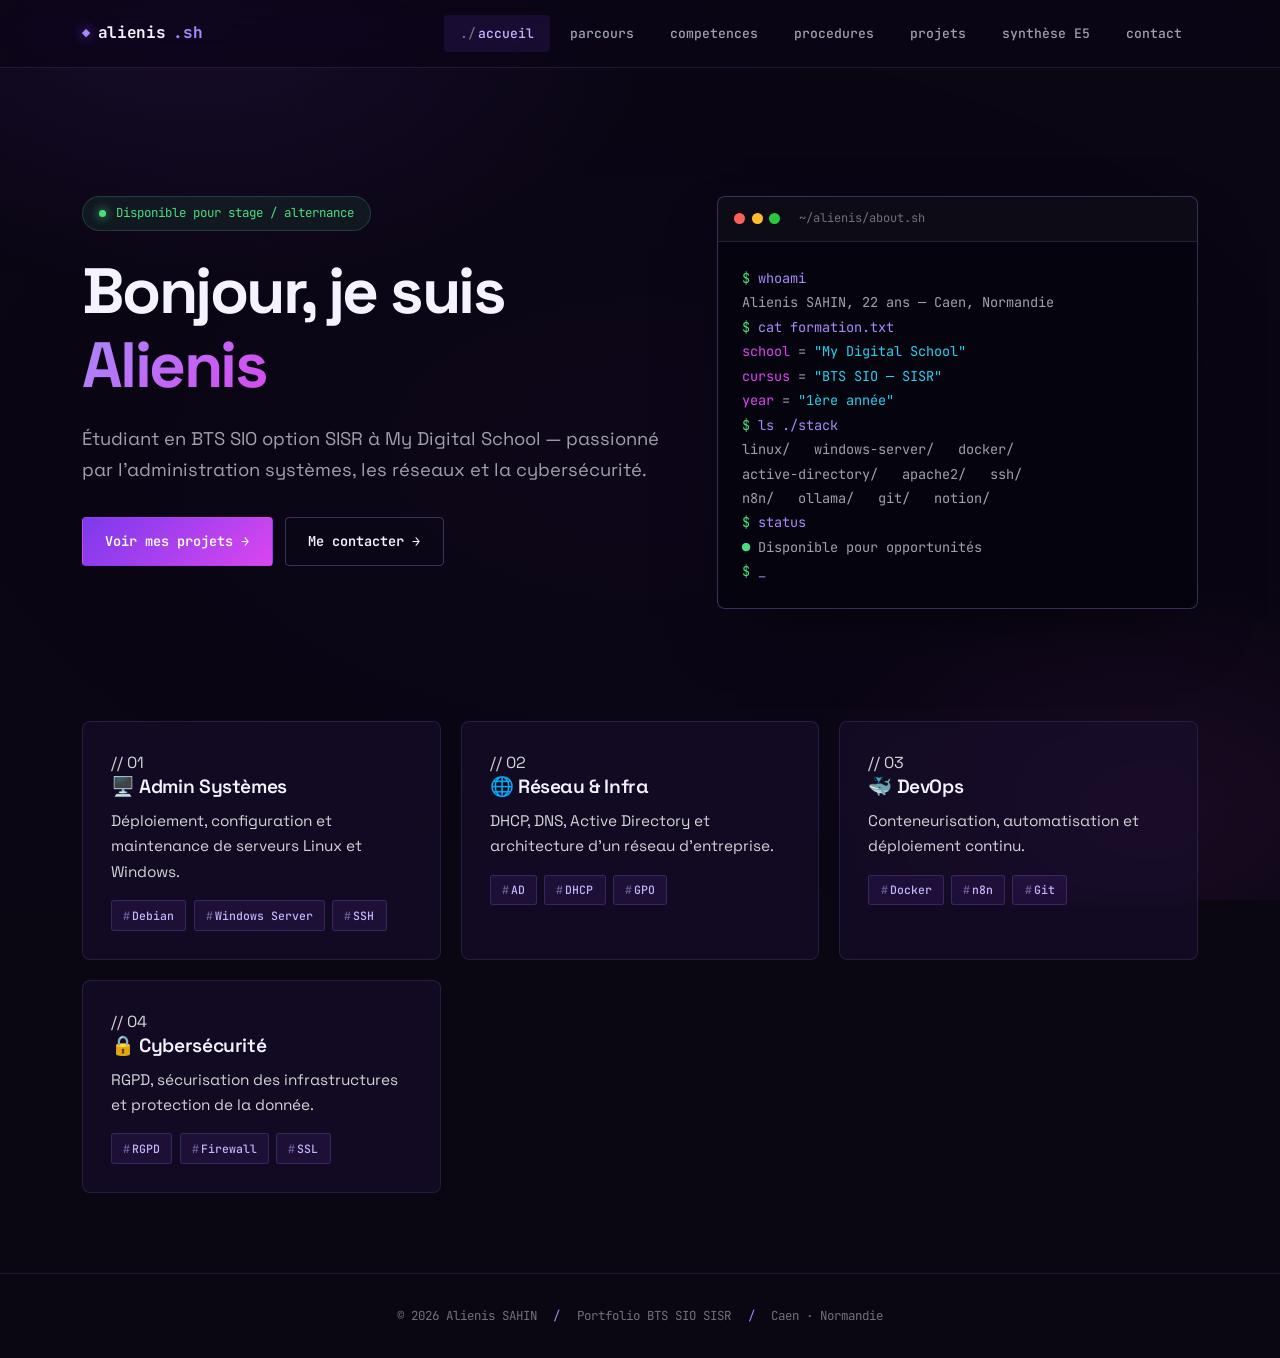
==== index.html @ 1fe99c4f "Déploiement initial du portfolio" ====
<!DOCTYPE html>
<html lang="fr">
<head>
    <meta charset="UTF-8">
    <meta name="viewport" content="width=device-width, initial-scale=1.0">
    <title>Alienis SAHIN — Admin Systèmes & Réseaux</title>
    <meta name="description" content="Portfolio d'Alienis SAHIN — Étudiant BTS SIO SISR. Administration systèmes, réseaux, cybersécurité et DevOps.">
    <link rel="stylesheet" href="style.css">
</head>
<body>
    <!-- Navigation -->
    <nav>
        <div class="nav-container">
            <a href="index.html" class="logo">alienis<span class="suffix">.sh</span></a>
            <button class="hamburger" id="hamburger-btn" aria-label="Menu"><span></span><span></span><span></span></button>
            <ul class="nav-links" id="nav-links">
                <li><a href="index.html" class="active">accueil</a></li>
                <li><a href="parcours.html">parcours</a></li>
                <li><a href="competences.html">competences</a></li>
                <li><a href="procedures.html">procedures</a></li>
                <li><a href="projets.html">projets</a></li>
                <li><a href="synthese-e5.html">synthèse E5</a></li>
                <li><a href="contact.html">contact</a></li>
            </ul>
        </div>
    </nav>
    <div class="nav-overlay" id="nav-overlay"></div>

    <main>
        <div class="container">
            <section class="hero">
                <div class="hero-grid">
                    <div>
                        <div class="hero-badge">
                            <span class="dot"></span>
                            Disponible pour stage / alternance
                        </div>

                        <h1>Bonjour, je suis <span class="accent">Alienis</span></h1>

                        <p class="subtitle">
                            Étudiant en BTS SIO option SISR à My Digital School — passionné par
                            l'administration systèmes, les réseaux et la cybersécurité.
                        </p>

                        <div class="hero-actions">
                            <a href="projets.html" class="btn btn-primary">
                                Voir mes projets <span class="arrow">→</span>
                            </a>
                            <a href="contact.html" class="btn btn-ghost">
                                Me contacter <span class="arrow">→</span>
                            </a>
                        </div>
                    </div>

                    <div class="terminal-card">
                        <div class="terminal-header">
                            <span class="dot-red"></span>
                            <span class="dot-yellow"></span>
                            <span class="dot-green"></span>
                            <span class="path">~/alienis/about.sh</span>
                        </div>
                        <div class="terminal-body">
                            <div class="cmd">whoami</div>
                            <div class="out">Alienis SAHIN, 22 ans — Caen, Normandie</div>

                            <div class="cmd">cat formation.txt</div>
                            <div class="out">
                                <span class="key">school</span> = <span class="val">"My Digital School"</span><br>
                                <span class="key">cursus</span> = <span class="val">"BTS SIO — SISR"</span><br>
                                <span class="key">year</span>   = <span class="val">"1ère année"</span>
                            </div>

                            <div class="cmd">ls ./stack</div>
                            <div class="out">
                                linux/ &nbsp; windows-server/ &nbsp; docker/ <br>
                                active-directory/ &nbsp; apache2/ &nbsp; ssh/ <br>
                                n8n/ &nbsp; ollama/ &nbsp; git/ &nbsp; notion/
                            </div>

                            <div class="cmd">status</div>
                            <div class="out">
                                <span style="color: var(--green);">●</span> Disponible pour opportunités
                            </div>

                            <div class="cmd"><span style="animation: blink 1.2s step-end infinite;">_</span></div>
                        </div>
                    </div>
                </div>
            </section>

            <!-- Quick highlights -->
            <section style="margin-top: 4rem;">
                <div class="competence-grid">
                    <div class="card animate-in delay-1">
                        <div class="card-num">// 01</div>
                        <h3><span class="icon">🖥️</span> Admin Systèmes</h3>
                        <p>Déploiement, configuration et maintenance de serveurs Linux et Windows.</p>
                        <div class="tags">
                            <span class="tag">Debian</span>
                            <span class="tag">Windows Server</span>
                            <span class="tag">SSH</span>
                        </div>
                    </div>

                    <div class="card animate-in delay-2">
                        <div class="card-num">// 02</div>
                        <h3><span class="icon">🌐</span> Réseau & Infra</h3>
                        <p>DHCP, DNS, Active Directory et architecture d'un réseau d'entreprise.</p>
                        <div class="tags">
                            <span class="tag">AD</span>
                            <span class="tag">DHCP</span>
                            <span class="tag">GPO</span>
                        </div>
                    </div>

                    <div class="card animate-in delay-3">
                        <div class="card-num">// 03</div>
                        <h3><span class="icon">🐳</span> DevOps</h3>
                        <p>Conteneurisation, automatisation et déploiement continu.</p>
                        <div class="tags">
                            <span class="tag">Docker</span>
                            <span class="tag">n8n</span>
                            <span class="tag">Git</span>
                        </div>
                    </div>

                    <div class="card animate-in delay-4">
                        <div class="card-num">// 04</div>
                        <h3><span class="icon">🔒</span> Cybersécurité</h3>
                        <p>RGPD, sécurisation des infrastructures et protection de la donnée.</p>
                        <div class="tags">
                            <span class="tag">RGPD</span>
                            <span class="tag">Firewall</span>
                            <span class="tag">SSL</span>
                        </div>
                    </div>
                </div>
            </section>
        </div>
    </main>

    <footer>
        <span>© 2026 Alienis SAHIN</span>
        <span class="sep">/</span>
        <span>Portfolio BTS SIO SISR</span>
        <span class="sep">/</span>
        <span>Caen · Normandie</span>
    </footer>

    <script src="app.js"></script>
</body>
</html>
---- style.css ----
/* ============================================================
   PORTFOLIO v3 — Alienis SAHIN
   Aesthetic : Terminal premium · Deep violet · Brutalist grid
   ============================================================ */

/* ---- Fonts ---- */
@import url('https://fonts.googleapis.com/css2?family=JetBrains+Mono:wght@400;500;600;700;800&family=Space+Grotesk:wght@300;400;500;600;700&display=swap');

/* ---- Reset ---- */
*, *::before, *::after {
    margin: 0;
    padding: 0;
    box-sizing: border-box;
}

/* ---- Design tokens ---- */
:root {
    /* Palette — deep violet terminal */
    --bg-0: #0a0612;
    --bg-1: #120a22;
    --bg-2: #1a0f30;
    --bg-card: rgba(26, 15, 48, 0.55);
    --bg-card-hover: rgba(38, 22, 70, 0.75);
    --bg-code: #05030d;

    --violet-deep: #4c1d95;
    --violet: #7c3aed;
    --violet-light: #a78bfa;
    --violet-glow: #c4b5fd;
    --magenta: #d946ef;
    --cyan: #22d3ee;
    --green: #4ade80;

    --text-0: #f5f3ff;
    --text-1: #d4d4d8;
    --text-2: #a1a1aa;
    --text-3: #71717a;

    --border: rgba(167, 139, 250, 0.14);
    --border-strong: rgba(167, 139, 250, 0.32);

    /* Typography */
    --font-mono: 'JetBrains Mono', 'Fira Code', ui-monospace, monospace;
    --font-sans: 'Space Grotesk', system-ui, -apple-system, sans-serif;

    /* Layout */
    --max-w: 1180px;
    --nav-h: 68px;
    --radius: 4px;
    --radius-lg: 8px;

    /* Transitions */
    --t-fast: 0.18s cubic-bezier(0.4, 0, 0.2, 1);
    --t-med: 0.35s cubic-bezier(0.4, 0, 0.2, 1);
}

html {
    scroll-behavior: smooth;
}

body {
    font-family: var(--font-sans);
    background: var(--bg-0);
    color: var(--text-1);
    line-height: 1.65;
    min-height: 100vh;
    display: flex;
    flex-direction: column;
    overflow-x: hidden;
    -webkit-font-smoothing: antialiased;
    font-feature-settings: "ss01", "cv11";
}

/* ---- Global ambient background ---- */
body::before {
    content: '';
    position: fixed;
    inset: 0;
    background:
        radial-gradient(ellipse 800px 500px at 15% 0%, rgba(124, 58, 237, 0.12), transparent 60%),
        radial-gradient(ellipse 600px 400px at 90% 90%, rgba(217, 70, 239, 0.08), transparent 60%),
        radial-gradient(ellipse 1000px 600px at 50% 50%, rgba(76, 29, 149, 0.05), transparent 70%);
    pointer-events: none;
    z-index: 0;
}

/* Subtle scanline grain */
body::after {
    content: '';
    position: fixed;
    inset: 0;
    background-image:
        linear-gradient(rgba(167, 139, 250, 0.012) 50%, transparent 50%);
    background-size: 100% 3px;
    pointer-events: none;
    z-index: 1;
    mix-blend-mode: overlay;
}

/* ---- Typography ---- */
h1, h2, h3, h4, h5 {
    font-family: var(--font-sans);
    font-weight: 600;
    color: var(--text-0);
    letter-spacing: -0.02em;
    line-height: 1.15;
}

h1 {
    font-size: clamp(2.2rem, 5.5vw, 4rem);
    font-weight: 700;
    letter-spacing: -0.04em;
    margin-bottom: 1.25rem;
}

h2 {
    font-size: clamp(1.5rem, 3vw, 2.1rem);
    margin-bottom: 1rem;
    font-weight: 600;
}

h3 {
    font-size: 1.2rem;
    margin-bottom: 0.6rem;
    font-weight: 600;
}

h4 {
    font-size: 1rem;
    font-weight: 600;
    color: var(--violet-glow);
}

p {
    color: var(--text-1);
    margin-bottom: 1rem;
    font-size: 0.96rem;
}

a { color: inherit; text-decoration: none; }

/* Mono accents */
.mono { font-family: var(--font-mono); }

.prompt::before {
    content: '> ';
    color: var(--violet-light);
    font-family: var(--font-mono);
    font-weight: 700;
}

.accent {
    color: var(--violet-glow);
    background: linear-gradient(135deg, var(--violet-light), var(--magenta));
    -webkit-background-clip: text;
    -webkit-text-fill-color: transparent;
    background-clip: text;
}

.label {
    display: inline-flex;
    align-items: center;
    gap: 0.5rem;
    font-family: var(--font-mono);
    font-size: 0.72rem;
    font-weight: 500;
    text-transform: uppercase;
    letter-spacing: 0.18em;
    color: var(--violet-light);
    padding: 0.35rem 0.8rem;
    border: 1px solid var(--border-strong);
    border-radius: var(--radius);
    background: rgba(124, 58, 237, 0.08);
    margin-bottom: 1.25rem;
}

.label::before {
    content: '';
    width: 6px;
    height: 6px;
    border-radius: 50%;
    background: var(--violet-light);
    box-shadow: 0 0 8px var(--violet);
}

.subtitle {
    font-size: clamp(1.02rem, 1.7vw, 1.15rem);
    color: var(--text-2);
    max-width: 640px;
    line-height: 1.7;
    margin-bottom: 2rem;
}

/* ---- Navigation ---- */
nav {
    position: sticky;
    top: 0;
    z-index: 100;
    background: rgba(10, 6, 18, 0.72);
    backdrop-filter: blur(18px) saturate(180%);
    -webkit-backdrop-filter: blur(18px) saturate(180%);
    border-bottom: 1px solid var(--border);
    height: var(--nav-h);
}

.nav-container {
    max-width: var(--max-w);
    height: 100%;
    margin: 0 auto;
    padding: 0 2rem;
    display: flex;
    align-items: center;
    justify-content: space-between;
}

.logo {
    font-family: var(--font-mono);
    font-weight: 700;
    font-size: 1rem;
    letter-spacing: -0.02em;
    color: var(--text-0);
    display: inline-flex;
    align-items: center;
    gap: 0.5rem;
}

.logo::before {
    content: '◆';
    color: var(--violet-light);
    font-size: 0.85rem;
    text-shadow: 0 0 12px var(--violet);
}

.logo .suffix {
    color: var(--violet-light);
}

.nav-links {
    list-style: none;
    display: flex;
    gap: 0.25rem;
}

.nav-links a {
    display: inline-block;
    padding: 0.5rem 1rem;
    color: var(--text-2);
    font-family: var(--font-mono);
    font-size: 0.82rem;
    font-weight: 500;
    border-radius: var(--radius);
    transition: color var(--t-fast), background var(--t-fast);
    position: relative;
}

.nav-links a:hover {
    color: var(--text-0);
    background: rgba(167, 139, 250, 0.06);
}

.nav-links a.active {
    color: var(--violet-glow);
    background: rgba(124, 58, 237, 0.12);
}

.nav-links a.active::before {
    content: './';
    color: var(--text-3);
    margin-right: 2px;
}

/* Hamburger */
.hamburger {
    display: none;
    flex-direction: column;
    gap: 5px;
    cursor: pointer;
    background: none;
    border: none;
    padding: 6px;
    z-index: 101;
}

.hamburger span {
    display: block;
    width: 22px;
    height: 2px;
    background: var(--text-0);
    transition: var(--t-fast);
}

/* ---- Layout ---- */
main {
    flex: 1;
    position: relative;
    z-index: 2;
}

.container {
    max-width: var(--max-w);
    margin: 0 auto;
    padding: 3.5rem 2rem 5rem;
    width: 100%;
}

.section-header {
    margin-bottom: 3rem;
    position: relative;
}

.section-header h1 {
    position: relative;
    display: inline-block;
}

.section-header h1::after {
    content: '_';
    color: var(--violet-light);
    font-family: var(--font-mono);
    animation: blink 1.2s step-end infinite;
    margin-left: 6px;
}

@keyframes blink {
    0%, 50% { opacity: 1; }
    51%, 100% { opacity: 0; }
}

/* ---- Cards ---- */
.card {
    position: relative;
    background: var(--bg-card);
    border: 1px solid var(--border);
    border-radius: var(--radius-lg);
    padding: 1.75rem;
    backdrop-filter: blur(8px);
    -webkit-backdrop-filter: blur(8px);
    transition: transform var(--t-med), border-color var(--t-med), background var(--t-med), box-shadow var(--t-med);
    overflow: hidden;
}

.card::before {
    content: '';
    position: absolute;
    top: 0;
    left: 0;
    width: 100%;
    height: 1px;
    background: linear-gradient(90deg, transparent, var(--violet-light), transparent);
    opacity: 0;
    transition: opacity var(--t-med);
}

.card:hover {
    transform: translateY(-3px);
    border-color: var(--border-strong);
    background: var(--bg-card-hover);
    box-shadow: 0 20px 50px -20px rgba(124, 58, 237, 0.35);
}

.card:hover::before {
    opacity: 1;
}

/* ---- Hero (index) ---- */
.hero {
    padding: 4.5rem 0 3rem;
    position: relative;
}

.hero-grid {
    display: grid;
    grid-template-columns: 1.1fr 0.9fr;
    gap: 3rem;
    align-items: start;
}

.hero-badge {
    display: inline-flex;
    align-items: center;
    gap: 0.6rem;
    font-family: var(--font-mono);
    font-size: 0.78rem;
    color: var(--green);
    background: rgba(74, 222, 128, 0.08);
    border: 1px solid rgba(74, 222, 128, 0.2);
    padding: 0.4rem 1rem;
    border-radius: 9999px;
    margin-bottom: 1.5rem;
    animation: fadeUp 0.6s ease-out both;
}

.hero-badge .dot {
    width: 7px;
    height: 7px;
    border-radius: 50%;
    background: var(--green);
    box-shadow: 0 0 10px var(--green);
    animation: pulse 1.8s infinite;
}

@keyframes pulse {
    0%, 100% { opacity: 1; transform: scale(1); }
    50% { opacity: 0.5; transform: scale(0.85); }
}

.hero h1 {
    animation: fadeUp 0.6s 0.1s ease-out both;
}

.hero .subtitle {
    animation: fadeUp 0.6s 0.2s ease-out both;
}

/* Hero terminal card */
.terminal-card {
    background: var(--bg-code);
    border: 1px solid var(--border-strong);
    border-radius: var(--radius-lg);
    overflow: hidden;
    animation: fadeUp 0.6s 0.4s ease-out both;
    box-shadow: 0 30px 60px -20px rgba(0, 0, 0, 0.5);
}

.terminal-header {
    display: flex;
    align-items: center;
    gap: 0.4rem;
    padding: 0.75rem 1rem;
    background: rgba(255, 255, 255, 0.03);
    border-bottom: 1px solid var(--border);
}

.terminal-header .dot-red,
.terminal-header .dot-yellow,
.terminal-header .dot-green {
    width: 11px;
    height: 11px;
    border-radius: 50%;
}
.terminal-header .dot-red { background: #ff5f56; }
.terminal-header .dot-yellow { background: #ffbd2e; }
.terminal-header .dot-green { background: #27c93f; }
.terminal-header .path {
    margin-left: 0.75rem;
    font-family: var(--font-mono);
    font-size: 0.75rem;
    color: var(--text-3);
}

.terminal-body {
    padding: 1.5rem;
    font-family: var(--font-mono);
    font-size: 0.85rem;
    line-height: 1.8;
    color: var(--text-1);
}

.terminal-body .cmd { color: var(--violet-light); }
.terminal-body .cmd::before { content: '$ '; color: var(--green); }
.terminal-body .out { color: var(--text-2); padding-left: 0; }
.terminal-body .key { color: var(--magenta); }
.terminal-body .val { color: var(--cyan); }
.terminal-body .comment { color: var(--text-3); font-style: italic; }

/* Hero action row */
.hero-actions {
    display: flex;
    gap: 0.75rem;
    margin-top: 2rem;
    flex-wrap: wrap;
    animation: fadeUp 0.6s 0.3s ease-out both;
}

/* ---- Buttons ---- */
.btn {
    display: inline-flex;
    align-items: center;
    gap: 0.5rem;
    font-family: var(--font-mono);
    font-size: 0.85rem;
    font-weight: 600;
    padding: 0.75rem 1.4rem;
    border-radius: var(--radius);
    border: 1px solid transparent;
    cursor: pointer;
    transition: transform var(--t-fast), box-shadow var(--t-fast), background var(--t-fast), border-color var(--t-fast);
    text-decoration: none;
    white-space: nowrap;
}

.btn-primary {
    background: linear-gradient(135deg, var(--violet), var(--magenta));
    color: white;
    border-color: transparent;
}

.btn-primary:hover {
    transform: translateY(-2px);
    box-shadow: 0 10px 30px -8px rgba(124, 58, 237, 0.6);
}

.btn-ghost {
    background: transparent;
    border-color: var(--border-strong);
    color: var(--text-0);
}

.btn-ghost:hover {
    background: rgba(167, 139, 250, 0.08);
    border-color: var(--violet-light);
    transform: translateY(-2px);
}

.btn .arrow {
    transition: transform var(--t-fast);
}

.btn:hover .arrow {
    transform: translateX(3px);
}

/* ---- Animations ---- */
@keyframes fadeUp {
    from { opacity: 0; transform: translateY(20px); }
    to { opacity: 1; transform: translateY(0); }
}

.animate-in { animation: fadeUp 0.55s ease-out both; }
.delay-1 { animation-delay: 0.08s; }
.delay-2 { animation-delay: 0.16s; }
.delay-3 { animation-delay: 0.24s; }
.delay-4 { animation-delay: 0.32s; }
.delay-5 { animation-delay: 0.40s; }
.delay-6 { animation-delay: 0.48s; }

/* ---- Skill tags ---- */
.tags {
    display: flex;
    flex-wrap: wrap;
    gap: 0.45rem;
    margin-top: 1rem;
}

.tag {
    font-family: var(--font-mono);
    font-size: 0.72rem;
    font-weight: 500;
    color: var(--violet-glow);
    background: rgba(124, 58, 237, 0.1);
    border: 1px solid rgba(167, 139, 250, 0.2);
    padding: 0.3rem 0.7rem;
    border-radius: 3px;
    transition: background var(--t-fast), border-color var(--t-fast);
}

.tag::before {
    content: '#';
    opacity: 0.5;
    margin-right: 2px;
}

.tag:hover {
    background: rgba(124, 58, 237, 0.22);
    border-color: var(--violet-light);
}

/* ---- Timeline (parcours) ---- */
.timeline {
    position: relative;
    padding-left: 2.25rem;
    margin-top: 1.5rem;
}

.timeline::before {
    content: '';
    position: absolute;
    left: 0;
    top: 8px;
    bottom: 0;
    width: 1px;
    background: linear-gradient(to bottom, var(--violet-light), var(--violet), transparent);
}

.timeline-item {
    position: relative;
    margin-bottom: 2rem;
}

.timeline-item::before {
    content: '';
    position: absolute;
    left: -2.25rem;
    top: 14px;
    width: 11px;
    height: 11px;
    border-radius: 50%;
    background: var(--violet);
    border: 2px solid var(--bg-0);
    box-shadow: 0 0 0 1px var(--violet-light), 0 0 14px var(--violet);
    transform: translateX(-4px);
}

.timeline-date {
    font-family: var(--font-mono);
    font-size: 0.78rem;
    color: var(--violet-light);
    text-transform: uppercase;
    letter-spacing: 0.12em;
    margin-bottom: 0.5rem;
    display: block;
}

.timeline-item h2 {
    margin-bottom: 0.25rem;
}

.timeline-item .role {
    color: var(--violet-glow);
    font-weight: 500;
    font-family: var(--font-mono);
    font-size: 0.88rem;
    margin-bottom: 0.85rem;
    display: block;
}

/* ---- Competence grid ---- */
.competence-grid {
    display: grid;
    grid-template-columns: repeat(auto-fit, minmax(280px, 1fr));
    gap: 1.25rem;
}

.competence-card {
    display: flex;
    flex-direction: column;
}

.competence-card .card-num {
    font-family: var(--font-mono);
    font-size: 0.72rem;
    color: var(--text-3);
    margin-bottom: 0.6rem;
    letter-spacing: 0.1em;
}

.competence-card h3 {
    display: flex;
    align-items: center;
    gap: 0.6rem;
}

.competence-card .icon {
    font-size: 1.3rem;
    filter: grayscale(0.3);
}

/* ---- Procedure theme sections ---- */
.theme-section {
    margin-bottom: 3.5rem;
}

.theme-header {
    display: flex;
    align-items: baseline;
    gap: 1rem;
    margin-bottom: 1.5rem;
    padding-bottom: 0.75rem;
    border-bottom: 1px dashed var(--border);
}

.theme-header h2 {
    margin-bottom: 0;
    display: inline-flex;
    align-items: center;
    gap: 0.65rem;
}

.theme-header h2::before {
    content: attr(data-num);
    font-family: var(--font-mono);
    font-size: 0.9rem;
    color: var(--violet-light);
    font-weight: 500;
}

.theme-header .count {
    font-family: var(--font-mono);
    font-size: 0.8rem;
    color: var(--text-3);
    margin-left: auto;
}

.procedure-list {
    display: grid;
    grid-template-columns: repeat(auto-fit, minmax(280px, 1fr));
    gap: 1rem;
}

.procedure-item {
    padding: 1.2rem 1.3rem;
    background: var(--bg-card);
    border: 1px solid var(--border);
    border-radius: var(--radius-lg);
    transition: all var(--t-med);
    display: flex;
    flex-direction: column;
    gap: 0.4rem;
}

.procedure-item:hover {
    border-color: var(--violet-light);
    background: var(--bg-card-hover);
    transform: translateY(-2px);
}

.procedure-item .proc-type {
    font-family: var(--font-mono);
    font-size: 0.7rem;
    color: var(--violet-light);
    text-transform: uppercase;
    letter-spacing: 0.1em;
}

.procedure-item h4 {
    color: var(--text-0);
    font-size: 0.98rem;
    line-height: 1.35;
    margin-bottom: 0.15rem;
}

.procedure-item p {
    font-size: 0.85rem;
    color: var(--text-2);
    margin-bottom: 0;
}

/* ---- Project list (vertical) ---- */
.project-list {
    display: flex;
    flex-direction: column;
    gap: 1.5rem;
}

.project-card {
    display: flex;
    flex-direction: column;
    padding: 2rem;
}

.project-card .project-head {
    display: flex;
    align-items: start;
    justify-content: space-between;
    gap: 1rem;
    margin-bottom: 1rem;
    flex-wrap: wrap;
}

.project-card .project-index {
    font-family: var(--font-mono);
    font-size: 0.82rem;
    color: var(--text-3);
    letter-spacing: 0.08em;
}

.project-card h3 {
    font-size: 1.5rem;
    margin-bottom: 0.5rem;
}

.project-card .project-desc {
    color: var(--text-1);
    margin-bottom: 1.2rem;
    max-width: 68ch;
}

.project-cta {
    display: inline-flex;
    align-items: center;
    gap: 0.4rem;
    margin-top: 1rem;
    font-family: var(--font-mono);
    font-size: 0.85rem;
    color: var(--violet-light);
    font-weight: 500;
    transition: color var(--t-fast), gap var(--t-fast);
}

.project-cta:hover {
    color: var(--magenta);
    gap: 0.7rem;
}

/* ---- Project detail page (procedure) ---- */
.procedure-layout {
    display: grid;
    grid-template-columns: 240px 1fr;
    gap: 3rem;
    align-items: start;
}

.toc {
    position: sticky;
    top: calc(var(--nav-h) + 2rem);
    padding: 1.25rem;
    background: var(--bg-card);
    border: 1px solid var(--border);
    border-radius: var(--radius-lg);
}

.toc-title {
    font-family: var(--font-mono);
    font-size: 0.7rem;
    text-transform: uppercase;
    letter-spacing: 0.15em;
    color: var(--text-3);
    margin-bottom: 0.85rem;
    padding-bottom: 0.6rem;
    border-bottom: 1px solid var(--border);
}

.toc ol {
    list-style: none;
    counter-reset: toc;
    display: flex;
    flex-direction: column;
    gap: 0.2rem;
}

.toc li {
    counter-increment: toc;
}

.toc a {
    display: block;
    padding: 0.4rem 0;
    font-size: 0.85rem;
    color: var(--text-2);
    font-family: var(--font-mono);
    transition: color var(--t-fast), padding-left var(--t-fast);
    line-height: 1.4;
}

.toc a::before {
    content: counter(toc, decimal-leading-zero) ' ';
    color: var(--text-3);
    margin-right: 0.4rem;
}

.toc a:hover {
    color: var(--violet-light);
    padding-left: 4px;
}

.procedure-content section {
    margin-bottom: 2.75rem;
    scroll-margin-top: calc(var(--nav-h) + 1rem);
}

.procedure-content section h2 {
    font-family: var(--font-mono);
    font-size: 1.4rem;
    font-weight: 700;
    margin-bottom: 1rem;
    display: flex;
    align-items: baseline;
    gap: 0.6rem;
    padding-bottom: 0.6rem;
    border-bottom: 1px solid var(--border);
}

.procedure-content section h2::before {
    content: attr(data-step);
    font-size: 0.85rem;
    color: var(--violet-light);
    padding: 0.15rem 0.5rem;
    background: rgba(124, 58, 237, 0.12);
    border: 1px solid var(--border-strong);
    border-radius: 3px;
    font-weight: 500;
}

.procedure-content h3 {
    font-family: var(--font-sans);
    font-size: 1.1rem;
    color: var(--violet-glow);
    margin-top: 1.5rem;
    margin-bottom: 0.6rem;
}

.procedure-content ul, .procedure-content ol {
    margin-left: 1.5rem;
    margin-bottom: 1rem;
}

.procedure-content li {
    margin-bottom: 0.35rem;
    color: var(--text-1);
}

.procedure-content strong {
    color: var(--text-0);
    font-weight: 600;
}

/* Code blocks */
pre, .code-block {
    font-family: var(--font-mono);
    font-size: 0.82rem;
    background: var(--bg-code);
    border: 1px solid var(--border);
    border-left: 3px solid var(--violet);
    border-radius: var(--radius);
    padding: 1rem 1.2rem;
    overflow-x: auto;
    margin: 0.85rem 0 1.3rem;
    line-height: 1.7;
    color: var(--text-0);
    position: relative;
}

pre::before, .code-block::before {
    content: attr(data-lang);
    position: absolute;
    top: 0.5rem;
    right: 0.85rem;
    font-family: var(--font-mono);
    font-size: 0.68rem;
    color: var(--text-3);
    text-transform: uppercase;
    letter-spacing: 0.12em;
}

code {
    font-family: var(--font-mono);
    font-size: 0.85em;
    color: var(--violet-glow);
    background: rgba(124, 58, 237, 0.12);
    padding: 0.12rem 0.4rem;
    border-radius: 3px;
    border: 1px solid rgba(167, 139, 250, 0.15);
}

pre code {
    background: none;
    border: none;
    padding: 0;
    color: inherit;
    font-size: inherit;
}

/* Info callouts */
.callout {
    display: flex;
    gap: 0.9rem;
    padding: 1rem 1.2rem;
    border-radius: var(--radius-lg);
    margin: 1rem 0 1.4rem;
    background: rgba(124, 58, 237, 0.06);
    border: 1px solid rgba(124, 58, 237, 0.22);
    border-left: 3px solid var(--violet-light);
}

.callout .icon {
    font-size: 1.1rem;
    flex-shrink: 0;
}

.callout p {
    margin: 0;
    font-size: 0.9rem;
    color: var(--text-1);
}

.callout-warn {
    background: rgba(251, 146, 60, 0.06);
    border-color: rgba(251, 146, 60, 0.25);
    border-left-color: #fb923c;
}

.callout-tip {
    background: rgba(34, 211, 238, 0.05);
    border-color: rgba(34, 211, 238, 0.22);
    border-left-color: var(--cyan);
}

/* Tables */
.procedure-content table {
    width: 100%;
    margin: 1rem 0 1.5rem;
    border-collapse: collapse;
    font-size: 0.88rem;
}

.procedure-content th,
.procedure-content td {
    padding: 0.7rem 1rem;
    text-align: left;
    border-bottom: 1px solid var(--border);
}

.procedure-content th {
    font-family: var(--font-mono);
    font-size: 0.75rem;
    text-transform: uppercase;
    letter-spacing: 0.1em;
    color: var(--violet-light);
    background: rgba(124, 58, 237, 0.06);
    font-weight: 600;
}

.procedure-content td {
    color: var(--text-1);
}

.procedure-content table tr:hover td {
    background: rgba(124, 58, 237, 0.04);
}

.procedure-content td code {
    white-space: nowrap;
}

/* Back to projects */
.back-link {
    display: inline-flex;
    align-items: center;
    gap: 0.4rem;
    font-family: var(--font-mono);
    font-size: 0.85rem;
    color: var(--text-2);
    margin-bottom: 2rem;
    transition: color var(--t-fast);
}

.back-link:hover {
    color: var(--violet-light);
}

/* Meta row for procedure */
.procedure-meta {
    display: flex;
    flex-wrap: wrap;
    gap: 1.5rem;
    padding: 1rem 1.25rem;
    background: var(--bg-card);
    border: 1px solid var(--border);
    border-radius: var(--radius-lg);
    margin-bottom: 2.5rem;
    font-family: var(--font-mono);
    font-size: 0.82rem;
}

.procedure-meta .meta-item {
    display: flex;
    flex-direction: column;
    gap: 0.15rem;
}

.procedure-meta .meta-label {
    font-size: 0.7rem;
    color: var(--text-3);
    text-transform: uppercase;
    letter-spacing: 0.1em;
}

.procedure-meta .meta-value {
    color: var(--text-0);
}

/* ---- Contact ---- */
.contact-wrap {
    display: grid;
    grid-template-columns: 1.3fr 0.7fr;
    gap: 2rem;
    max-width: 980px;
}

form {
    display: grid;
    gap: 1rem;
}

.form-row {
    display: grid;
    grid-template-columns: 1fr 1fr;
    gap: 1rem;
}

.form-group {
    display: flex;
    flex-direction: column;
    gap: 0.4rem;
}

.form-group label {
    font-family: var(--font-mono);
    font-size: 0.72rem;
    text-transform: uppercase;
    letter-spacing: 0.12em;
    color: var(--text-2);
}

.form-group label::before {
    content: '// ';
    color: var(--text-3);
}

input, textarea {
    background: var(--bg-code);
    border: 1px solid var(--border);
    border-radius: var(--radius);
    padding: 0.8rem 1rem;
    color: var(--text-0);
    font-family: var(--font-mono);
    font-size: 0.9rem;
    outline: none;
    transition: border-color var(--t-fast), box-shadow var(--t-fast);
}

input:focus, textarea:focus {
    border-color: var(--violet);
    box-shadow: 0 0 0 3px rgba(124, 58, 237, 0.18);
}

input::placeholder, textarea::placeholder {
    color: var(--text-3);
}

textarea {
    resize: vertical;
    min-height: 150px;
}

.contact-info {
    display: flex;
    flex-direction: column;
    gap: 1rem;
}

.contact-info-item {
    display: flex;
    gap: 0.9rem;
    padding: 1rem;
    background: var(--bg-card);
    border: 1px solid var(--border);
    border-radius: var(--radius-lg);
}

.contact-info-item .icon {
    width: 38px;
    height: 38px;
    border-radius: var(--radius);
    background: rgba(124, 58, 237, 0.14);
    border: 1px solid var(--border-strong);
    display: flex;
    align-items: center;
    justify-content: center;
    flex-shrink: 0;
    font-size: 1.05rem;
}

.contact-info-item .info strong {
    display: block;
    font-family: var(--font-mono);
    font-size: 0.72rem;
    text-transform: uppercase;
    letter-spacing: 0.12em;
    color: var(--text-3);
    margin-bottom: 0.15rem;
}

.contact-info-item .info span {
    font-size: 0.92rem;
    color: var(--text-0);
}

#form-success {
    display: none;
    padding: 1rem;
    background: rgba(74, 222, 128, 0.08);
    border: 1px solid rgba(74, 222, 128, 0.3);
    border-left: 3px solid var(--green);
    border-radius: var(--radius);
    color: var(--green);
    font-family: var(--font-mono);
    font-size: 0.88rem;
    margin-top: 1rem;
}

/* ---- Footer ---- */
footer {
    padding: 2rem;
    border-top: 1px solid var(--border);
    text-align: center;
    font-family: var(--font-mono);
    font-size: 0.78rem;
    color: var(--text-3);
    position: relative;
    z-index: 2;
}

footer .sep {
    color: var(--violet-light);
    margin: 0 0.6rem;
}

/* ---- Mobile overlay ---- */
.nav-overlay {
    display: none;
    position: fixed;
    inset: 0;
    background: rgba(0, 0, 0, 0.65);
    z-index: 99;
}
.nav-overlay.open { display: block; }

/* ---- Responsive ---- */
@media (max-width: 960px) {
    .hero-grid {
        grid-template-columns: 1fr;
        gap: 2rem;
    }
    .procedure-layout {
        grid-template-columns: 1fr;
        gap: 2rem;
    }
    .toc {
        position: static;
        order: -1;
    }
    .contact-wrap {
        grid-template-columns: 1fr;
    }
}

@media (max-width: 760px) {
    .hamburger { display: flex; }

    .nav-links {
        position: fixed;
        top: 0;
        right: -100%;
        width: 280px;
        height: 100vh;
        background: var(--bg-1);
        flex-direction: column;
        padding: 5.5rem 1.5rem 2rem;
        gap: 0.15rem;
        transition: right var(--t-med);
        border-left: 1px solid var(--border);
        z-index: 100;
    }
    .nav-links.open { right: 0; }
    .nav-links a {
        padding: 0.8rem 1rem;
        font-size: 0.95rem;
    }

    .container {
        padding: 2.5rem 1.2rem 3.5rem;
    }

    .hero {
        padding: 2.5rem 0 2rem;
    }

    .form-row {
        grid-template-columns: 1fr;
    }

    .project-card {
        padding: 1.5rem;
    }

    .project-card h3 {
        font-size: 1.25rem;
    }
}

/* ---- Utilities ---- */
.text-center { text-align: center; }
.mt-4 { margin-top: 2rem; }
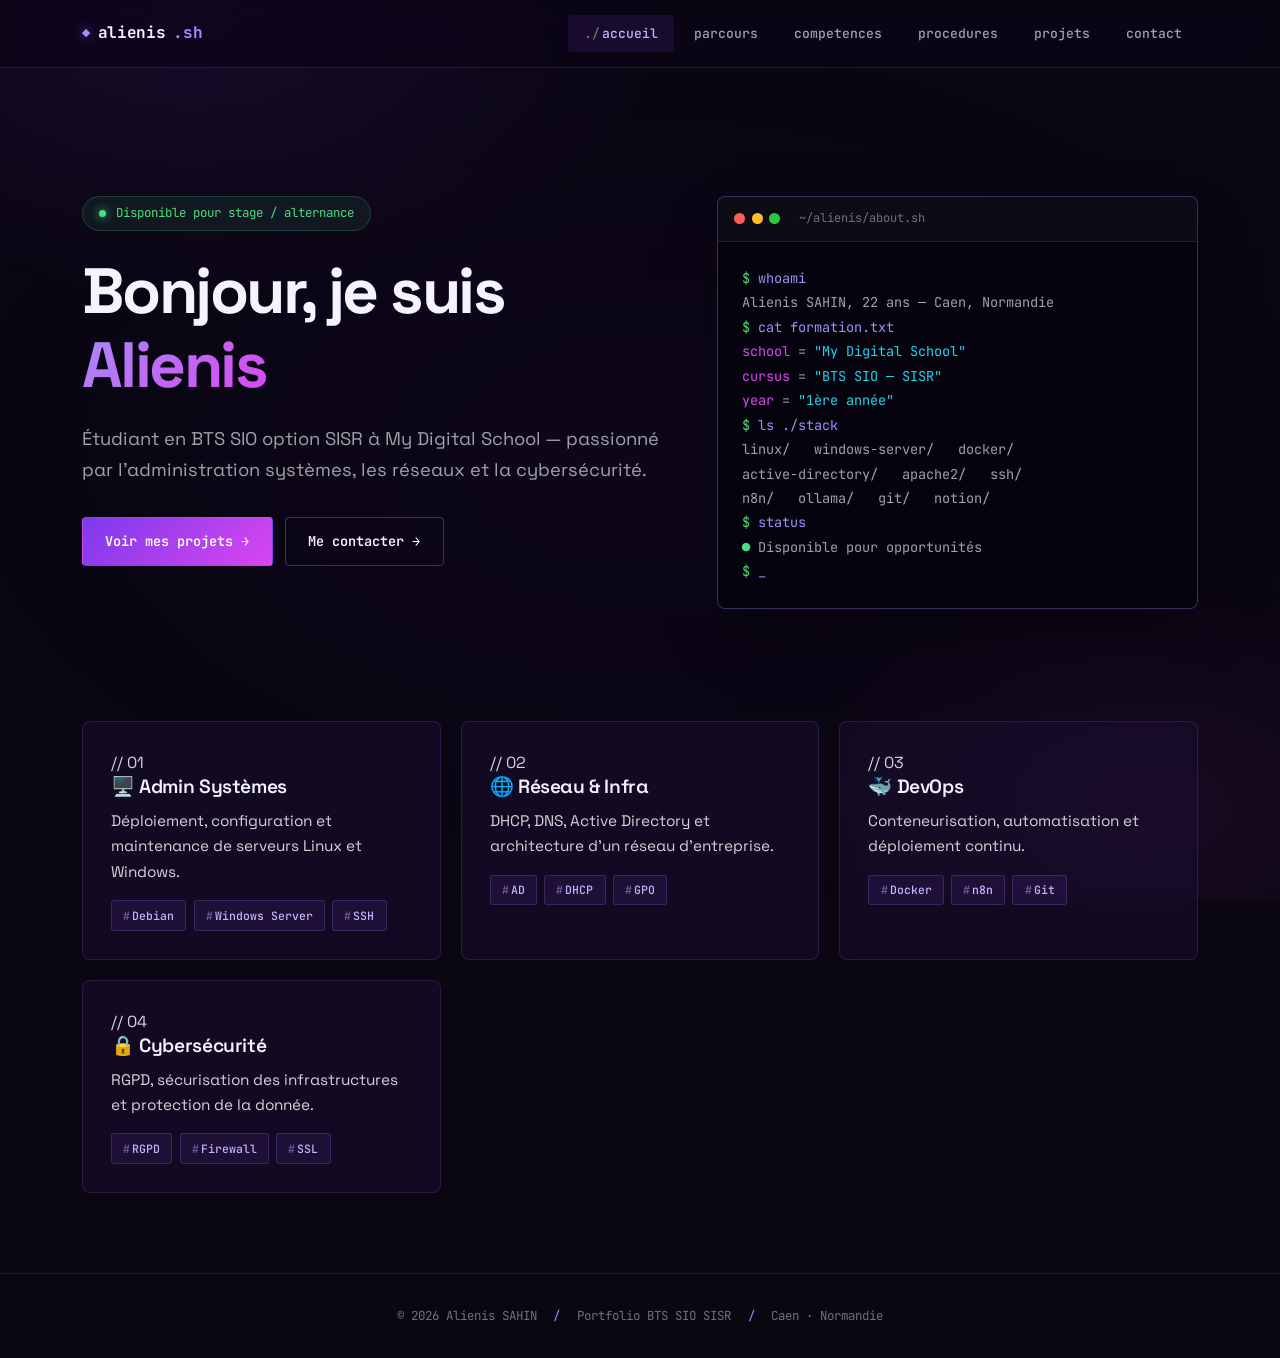
==== commit ab0ffb52: "Déploiement initial du portfolio" ====
--- a/index.html
+++ b/index.html
@@ -19,7 +19,6 @@
                 <li><a href="competences.html">competences</a></li>
                 <li><a href="procedures.html">procedures</a></li>
                 <li><a href="projets.html">projets</a></li>
-                <li><a href="synthese-e5.html">synthèse E5</a></li>
                 <li><a href="contact.html">contact</a></li>
             </ul>
         </div>
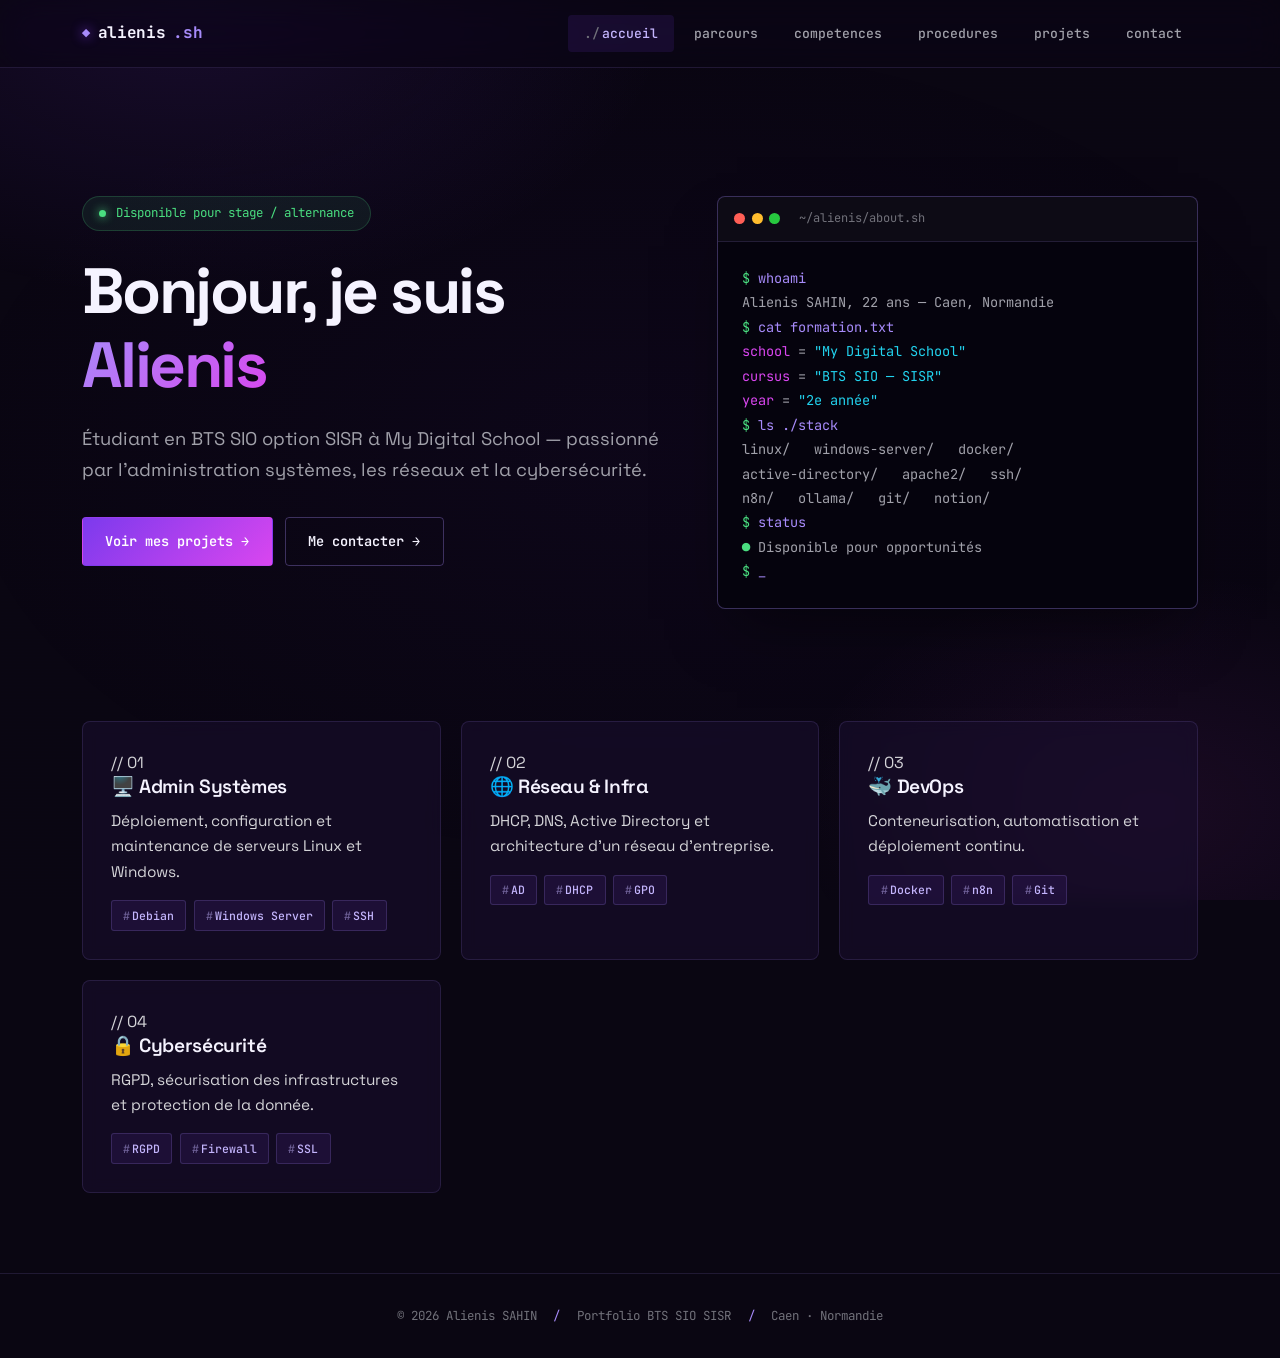
==== commit 373abcf5: "Passage en 2e année de BTS sur l'accueil et le parcours Co-Authored-By: Claude Opus 5.5 <noreply@ant" ====
--- a/index.html
+++ b/index.html
@@ -67,7 +67,7 @@
                             <div class="out">
                                 <span class="key">school</span> = <span class="val">"My Digital School"</span><br>
                                 <span class="key">cursus</span> = <span class="val">"BTS SIO — SISR"</span><br>
-                                <span class="key">year</span>   = <span class="val">"1ère année"</span>
+                                <span class="key">year</span>   = <span class="val">"2e année"</span>
                             </div>
 
                             <div class="cmd">ls ./stack</div>
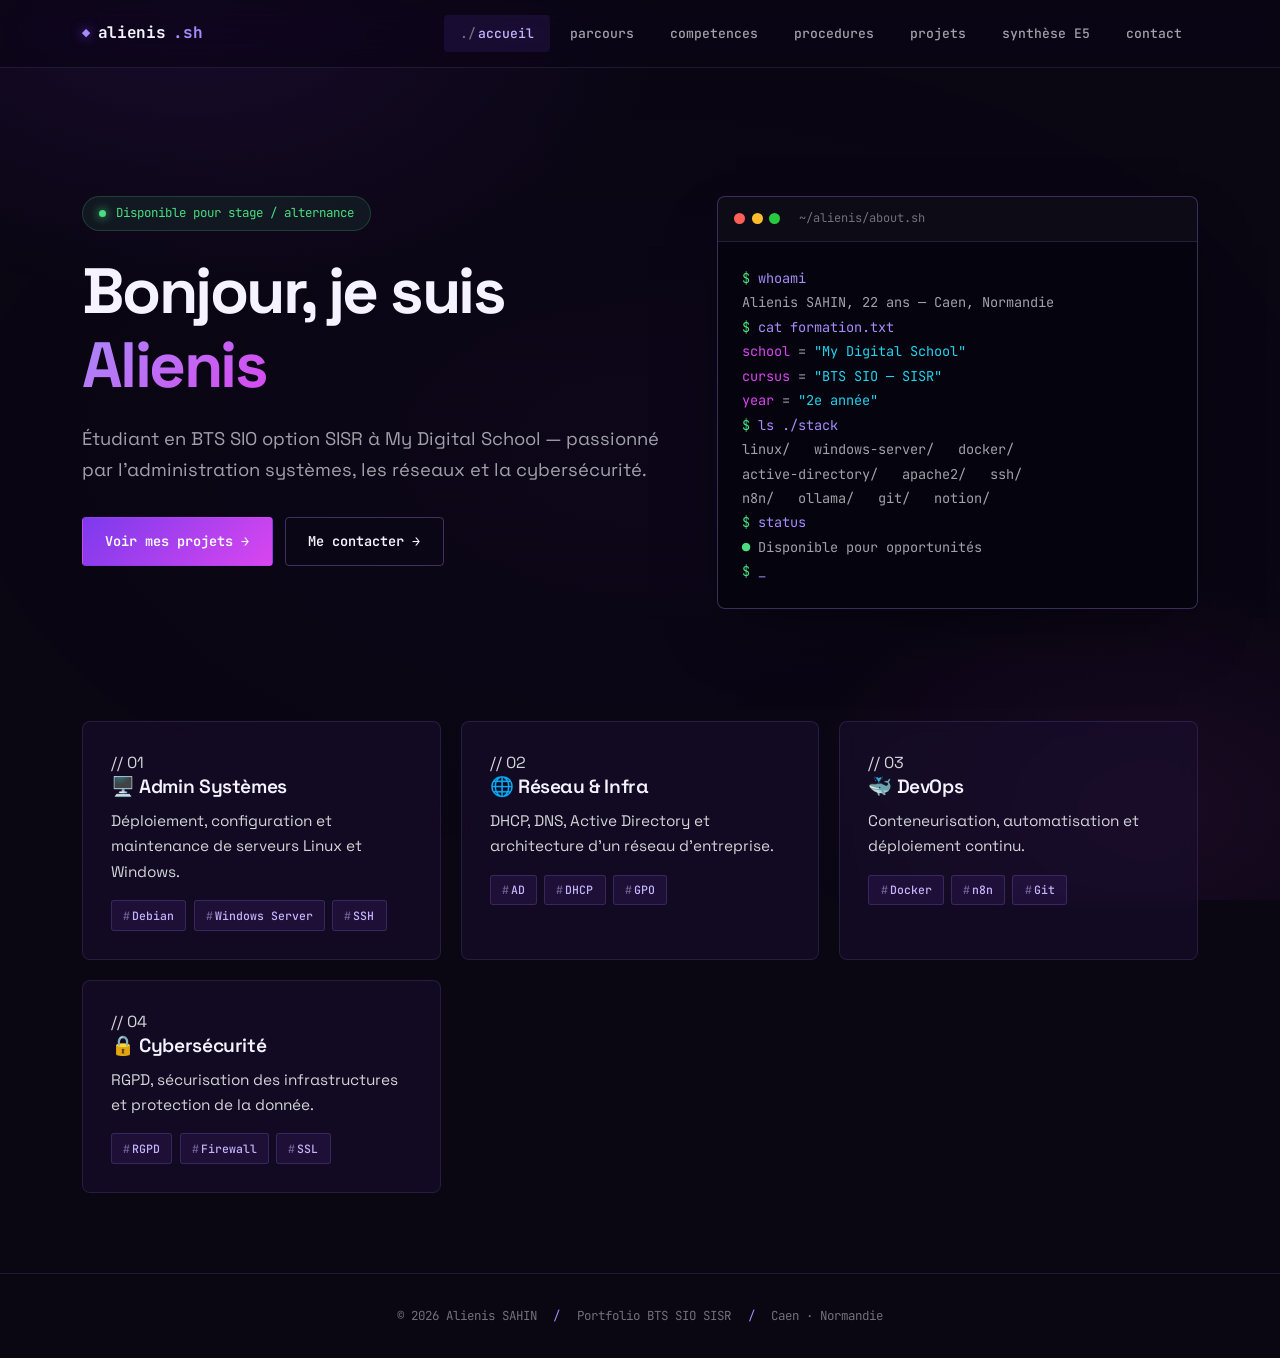
==== commit a345f335: "Un seul tableau E5, sur la page synthèse ajoutée au menu La page synthese-e5.html (tableau + veille)" ====
--- a/index.html
+++ b/index.html
@@ -19,6 +19,7 @@
                 <li><a href="competences.html">competences</a></li>
                 <li><a href="procedures.html">procedures</a></li>
                 <li><a href="projets.html">projets</a></li>
+                <li><a href="synthese-e5.html">synthèse E5</a></li>
                 <li><a href="contact.html">contact</a></li>
             </ul>
         </div>
